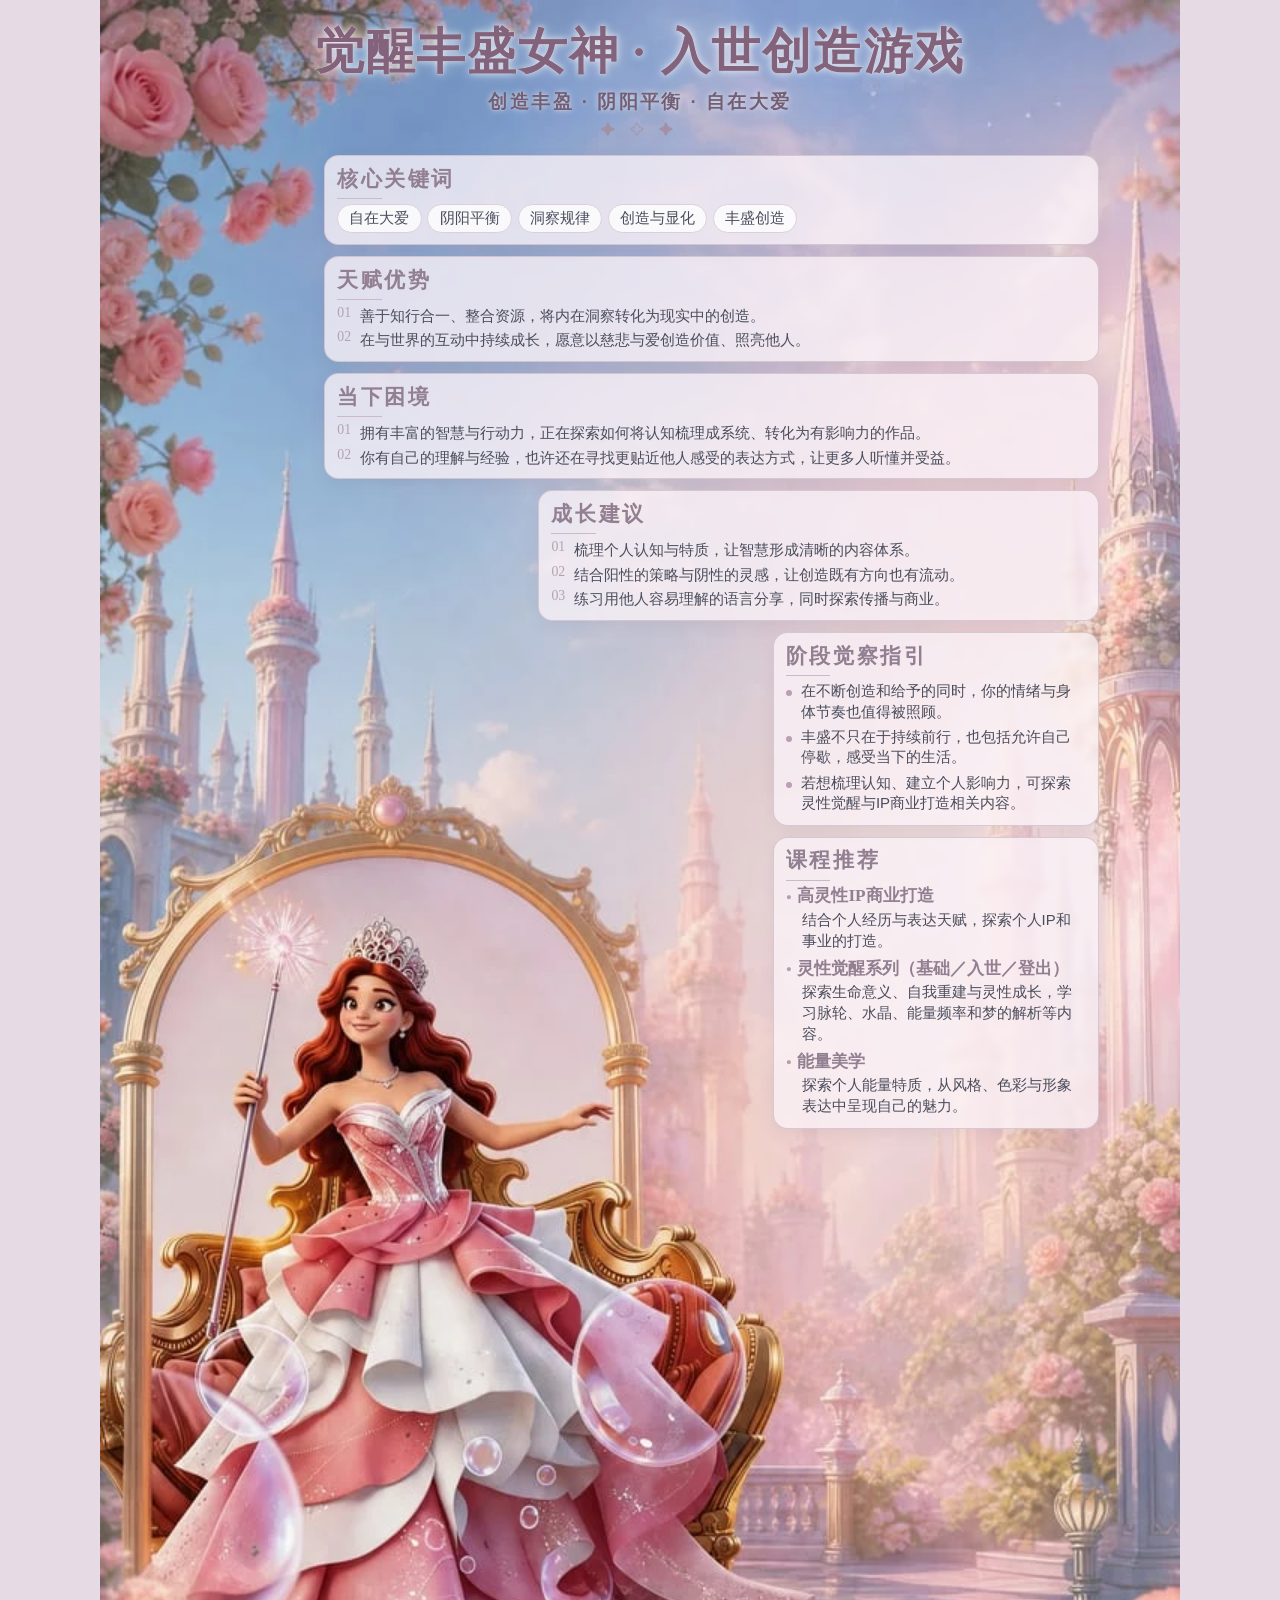
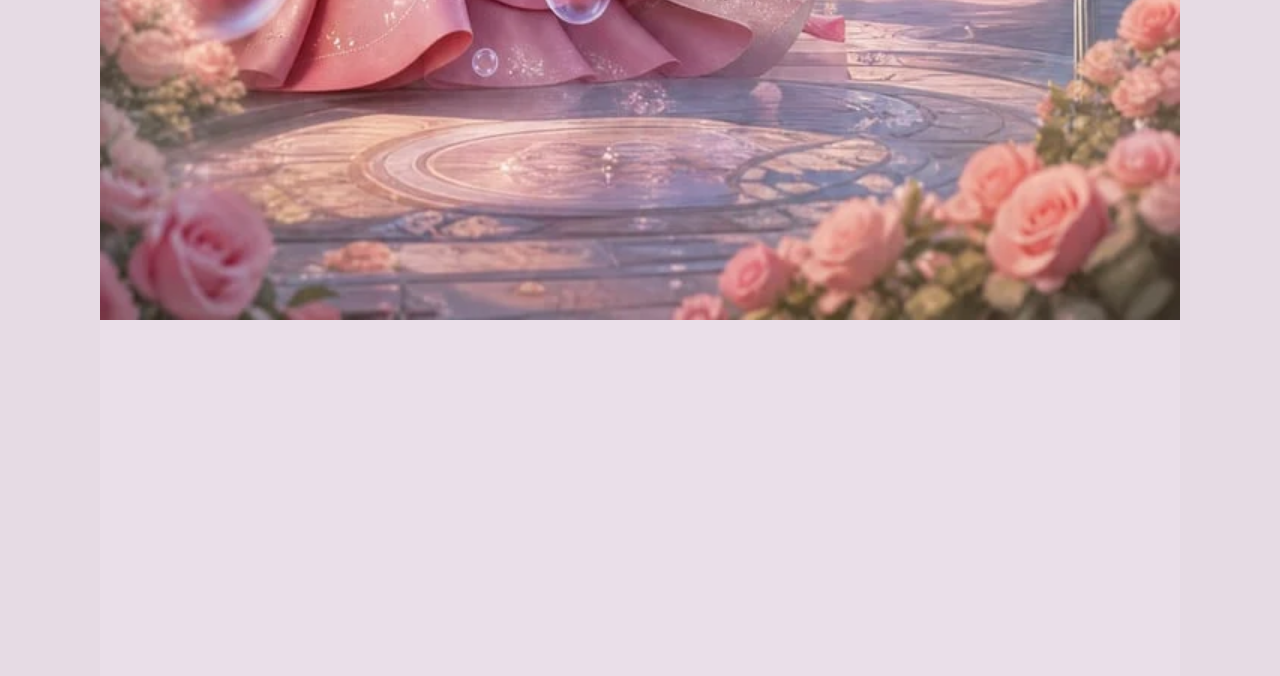
==== report-creator.html @ 5a8ac960 "Publish eight independent report pages with embedded artwork" ====
<!DOCTYPE html>
<html lang="zh-CN"><head>
<meta name="robots" content="noindex, nofollow">
<script>
window.contextInfo = {"files":[],"materials":[],"crafts":[]};
// 处理锚点链接跳转（srcDoc iframe 中锚点链接默认行为不正确）
document.addEventListener('click', function(e) {
  var anchor = e.target.closest('a');
  if (anchor) {
    var href = anchor.getAttribute('href');
    if (href && href.startsWith('#')) {
      e.preventDefault();
      var targetId = href.slice(1);
      var target = document.getElementById(targetId);
      if (target) {
        target.scrollIntoView({ behavior: 'smooth' });
      }
    }
  }
});
</script><meta charset="UTF-8"><meta name="viewport" content="width=device-width,initial-scale=1"><meta name="description" content="觉醒丰盛女神人格画像报告"><title>觉醒丰盛女神 · 人格画像报告</title>
<style>
*{box-sizing:border-box}html,body{margin:0}body{background:#e6dbe4;color:#4b4d5c;font-family:'PingFang SC','Microsoft YaHei',sans-serif;-webkit-font-smoothing:antialiased}.poster{width:min(100%,1080px);margin:auto;position:relative;isolation:isolate;container-type:inline-size;min-height:100vh;background:#eadfe9}.scene{position:absolute;z-index:0;inset:0 0 auto;width:100%;aspect-ratio:9/16;background:#e9dce7 url('[data-uri]') top center/100% 100% no-repeat;pointer-events:none}.heading,.report{position:relative;z-index:1}.heading{text-align:center;padding:2.1cqw 2cqw .3cqw}.heading h1{color:#53546a;margin:0;font:700 clamp(20px,4.5cqw,50px)/1.2 'Noto Serif SC','Songti SC','SimSun',serif;letter-spacing:.035em;white-space:nowrap;text-shadow:none}.heading p{margin:.7cqw 0 0;color:#6b6274;font-size:clamp(12px,1.75cqw,19px);letter-spacing:.13em;font-weight:600}.ornament{color:#a390a5;letter-spacing:.35em;margin:.65cqw auto .35cqw;font-size:clamp(11px,1.35cqw,15px)}.report{display:flex;flex-direction:column;align-items:flex-end;gap:1cqw;margin:1cqw 2.8cqw 0;padding-bottom:3cqw}.card{width:32%;padding:.9cqw 1.15cqw 1cqw;background:rgba(252,248,250,.93);border:1px solid rgba(199,180,193,.65);border-radius:1.35cqw;box-shadow:0 5px 16px rgba(91,79,97,.09)}.wide{width:89%}.card h2{margin:0 0 .45cqw;color:#927f91;font:700 clamp(14px,1.95cqw,22px)/1.25 'Noto Serif SC','Songti SC','SimSun',serif;letter-spacing:.12em}.card h2:after{display:block;content:'';width:2.1em;height:1px;background:#ccb9c7;margin-top:.28em}.tags{display:flex;flex-wrap:wrap;gap:.55cqw}.tag{white-space:nowrap;border:1px solid #ddcfd9;border-radius:99px;padding:.28em .76em;background:rgba(255,255,255,.8);font-size:clamp(11px,1.35cqw,15px)}ul{list-style:none;margin:0;padding:0;display:grid;gap:.32cqw}li{display:flex;gap:.55em;font-size:clamp(12px,1.42cqw,15.5px);line-height:1.38}.num{font:.9em Georgia,serif;color:#b4a1b0;flex:none}.insight p{position:relative;padding-left:1em;margin:.3em 0 0;font-size:clamp(12px,1.4cqw,15px);line-height:1.38}.insight p:before{content:'';position:absolute;left:0;top:.62em;width:.4em;height:.4em;border-radius:50%;background:#bc9eb5}.course+.course{margin-top:.55cqw}.course h3{font:700 clamp(13px,1.6cqw,18px)/1.25 'Noto Serif SC','Songti SC','SimSun',serif;color:#927f91;margin:0}.course h3:before{content:'●';font-size:.55em;vertical-align:.2em;color:#ba9bb0;margin-right:.6em}.course p{font-size:clamp(12px,1.38cqw,15px);line-height:1.4;margin:.2em 0 0 1.05em}
@media(min-width:700px){.poster{min-height:177.778cqw}.report .card:nth-child(-n+3){width:76%;margin-right:5%}.report .card:nth-child(4){width:55%}.report .card:nth-child(n+4){margin-right:5%}}
.heading h1{color:#83637c;-webkit-text-stroke:.35px rgba(255,250,255,.85);paint-order:stroke fill;text-shadow:0 0 7px rgba(255,255,255,.75),0 0 15px rgba(255,255,255,.32)}
.heading p{color:#725f76;-webkit-text-stroke:.2px rgba(255,250,255,.7);paint-order:stroke fill;text-shadow:0 0 6px rgba(255,255,255,.65)}
@media(max-width:699px){.poster{min-height:0}.heading{padding:4vw 2vw 0}.heading h1{font-size:clamp(18px,4.7vw,32px);letter-spacing:.015em}.heading p{font-size:clamp(11px,2.55vw,16px);letter-spacing:.08em}.ornament{margin:2vw 0}.report{gap:3vw;margin:calc(177.778vw - 19vw) 4vw 0;padding-bottom:5vw}.card,.wide{width:100%;border-radius:14px;padding:14px 16px;background:rgba(252,248,250,.97)}.card h2{font-size:18px;margin-bottom:9px}.tags{gap:6px}.tag{font-size:13px}ul{gap:7px}li,.insight p,.course p{font-size:14px;line-height:1.6}.course h3{font-size:16px}.course+.course{margin-top:10px}}
.card{background:rgba(251,244,249,.76);backdrop-filter:blur(3px);-webkit-backdrop-filter:blur(3px)}
@media(max-width:699px){.card,.wide{background:rgba(251,244,249,.82)}}
</style></head><body><article class="poster"><div class="scene" aria-hidden="true"></div><header class="heading"><h1>觉醒丰盛女神 · 入世创造游戏</h1><p>创造丰盈 · 阴阳平衡 · 自在大爱</p><div class="ornament" aria-hidden="true">✦ ✧ ✦</div></header><main class="report">
<section class="card wide"><h2>核心关键词</h2><div class="tags"><span class="tag">自在大爱</span><span class="tag">阴阳平衡</span><span class="tag">洞察规律</span><span class="tag">创造与显化</span><span class="tag">丰盛创造</span></div></section>
<section class="card wide"><h2>天赋优势</h2><ul><li><span class="num">01</span><span>善于知行合一、整合资源，将内在洞察转化为现实中的创造。</span></li><li><span class="num">02</span><span>在与世界的互动中持续成长，愿意以慈悲与爱创造价值、照亮他人。</span></li></ul></section>
<section class="card wide"><h2>当下困境</h2><ul><li><span class="num">01</span><span>拥有丰富的智慧与行动力，正在探索如何将认知梳理成系统、转化为有影响力的作品。</span></li><li><span class="num">02</span><span>你有自己的理解与经验，也许还在寻找更贴近他人感受的表达方式，让更多人听懂并受益。</span></li></ul></section>
<section class="card"><h2>成长建议</h2><ul><li><span class="num">01</span><span>梳理个人认知与特质，让智慧形成清晰的内容体系。</span></li><li><span class="num">02</span><span>结合阳性的策略与阴性的灵感，让创造既有方向也有流动。</span></li><li><span class="num">03</span><span>练习用他人容易理解的语言分享，同时探索传播与商业。</span></li></ul></section>
<section class="card insight"><h2>阶段觉察指引</h2><p>在不断创造和给予的同时，你的情绪与身体节奏也值得被照顾。</p><p>丰盛不只在于持续前行，也包括允许自己停歇，感受当下的生活。</p><p>若想梳理认知、建立个人影响力，可探索灵性觉醒与IP商业打造相关内容。</p></section>
<section class="card"><h2>课程推荐</h2><div class="course"><h3>高灵性IP商业打造</h3><p>结合个人经历与表达天赋，探索个人IP和事业的打造。</p></div><div class="course"><h3>灵性觉醒系列（基础／入世／登出）</h3><p>探索生命意义、自我重建与灵性成长，学习脉轮、水晶、能量频率和梦的解析等内容。</p></div><div class="course"><h3>能量美学</h3><p>探索个人能量特质，从风格、色彩与形象表达中呈现自己的魅力。</p></div></section>
</main></article></body></html>
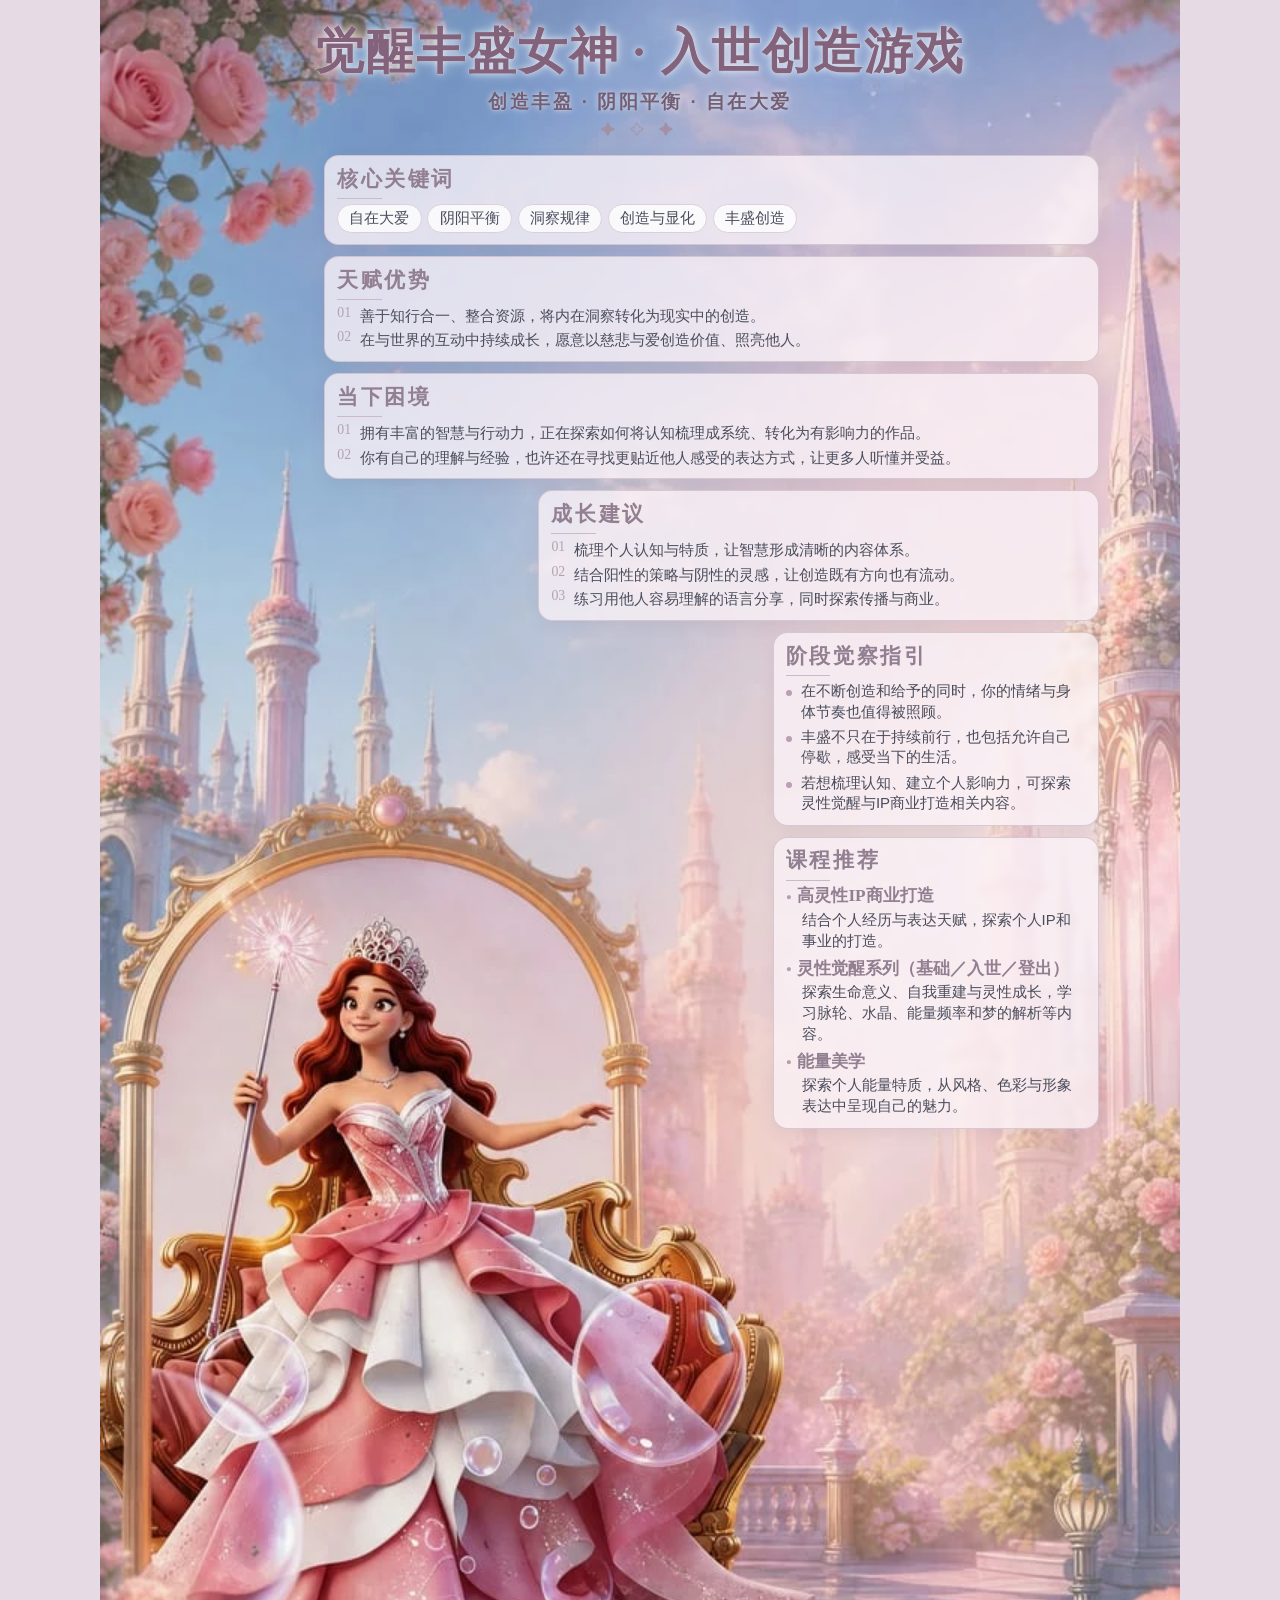
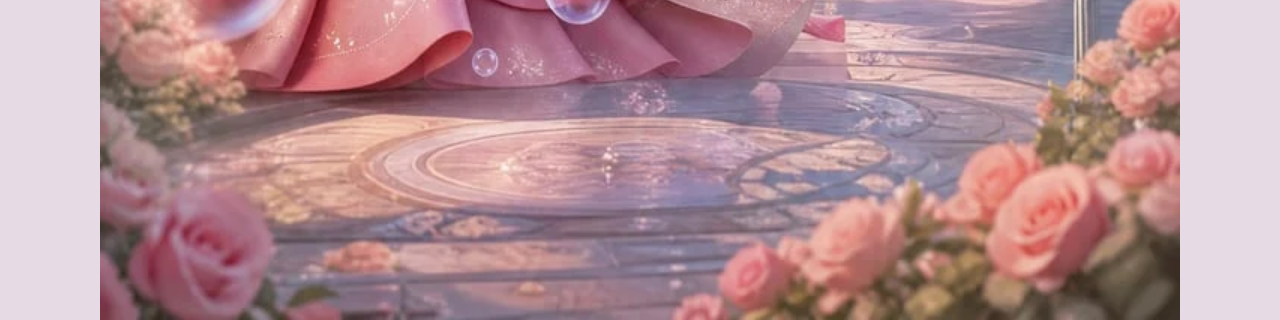
==== commit bbe871c8: "Preserve approved original report layouts across screen sizes" ====
--- a/report-creator.html
+++ b/report-creator.html
@@ -1,14 +1,29 @@
 <!DOCTYPE html>
-<html lang="zh-CN"><head>
+<html lang="zh-CN">
+<head>
+<meta charset="UTF-8">
+<meta name="viewport" content="width=device-width, initial-scale=1">
 <meta name="robots" content="noindex, nofollow">
-<script>
-window.contextInfo = {"files":[],"materials":[],"crafts":[]};
+<title>觉醒丰盛女神 · 人格画像报告</title>
+<style>
+html, body { margin: 0; background: #fff; }
+.report-viewer { width: min(100%, 1080px); margin: auto; overflow: hidden; }
+iframe { display: block; width: 1080px; height: 1920px; border: 0; transform-origin: top left; }
+</style>
+</head>
+<body>
+<main class="report-viewer" aria-label="觉醒丰盛女神 · 人格画像报告">
+<iframe title="觉醒丰盛女神 · 人格画像报告" width="1080" height="1920" scrolling="no" srcdoc="&lt;!DOCTYPE html&gt;
+&lt;html lang=&quot;zh-CN&quot;&gt;&lt;head&gt;
+&lt;meta name=&quot;robots&quot; content=&quot;noindex, nofollow&quot;&gt;
+&lt;script&gt;
+window.contextInfo = {&quot;files&quot;:[],&quot;materials&quot;:[],&quot;crafts&quot;:[]};
 // 处理锚点链接跳转（srcDoc iframe 中锚点链接默认行为不正确）
 document.addEventListener('click', function(e) {
   var anchor = e.target.closest('a');
   if (anchor) {
     var href = anchor.getAttribute('href');
-    if (href && href.startsWith('#')) {
+    if (href &amp;&amp; href.startsWith('#')) {
       e.preventDefault();
       var targetId = href.slice(1);
       var target = document.getElementById(targetId);
@@ -18,8 +33,8 @@
     }
   }
 });
-</script><meta charset="UTF-8"><meta name="viewport" content="width=device-width,initial-scale=1"><meta name="description" content="觉醒丰盛女神人格画像报告"><title>觉醒丰盛女神 · 人格画像报告</title>
-<style>
+&lt;/script&gt;&lt;meta charset=&quot;UTF-8&quot;&gt;&lt;meta name=&quot;viewport&quot; content=&quot;width=device-width,initial-scale=1&quot;&gt;&lt;meta name=&quot;description&quot; content=&quot;觉醒丰盛女神人格画像报告&quot;&gt;&lt;title&gt;觉醒丰盛女神 · 人格画像报告&lt;/title&gt;
+&lt;style&gt;
 *{box-sizing:border-box}html,body{margin:0}body{background:#e6dbe4;color:#4b4d5c;font-family:'PingFang SC','Microsoft YaHei',sans-serif;-webkit-font-smoothing:antialiased}.poster{width:min(100%,1080px);margin:auto;position:relative;isolation:isolate;container-type:inline-size;min-height:100vh;background:#eadfe9}.scene{position:absolute;z-index:0;inset:0 0 auto;width:100%;aspect-ratio:9/16;background:#e9dce7 url('[data-uri]') top center/100% 100% no-repeat;pointer-events:none}.heading,.report{position:relative;z-index:1}.heading{text-align:center;padding:2.1cqw 2cqw .3cqw}.heading h1{color:#53546a;margin:0;font:700 clamp(20px,4.5cqw,50px)/1.2 'Noto Serif SC','Songti SC','SimSun',serif;letter-spacing:.035em;white-space:nowrap;text-shadow:none}.heading p{margin:.7cqw 0 0;color:#6b6274;font-size:clamp(12px,1.75cqw,19px);letter-spacing:.13em;font-weight:600}.ornament{color:#a390a5;letter-spacing:.35em;margin:.65cqw auto .35cqw;font-size:clamp(11px,1.35cqw,15px)}.report{display:flex;flex-direction:column;align-items:flex-end;gap:1cqw;margin:1cqw 2.8cqw 0;padding-bottom:3cqw}.card{width:32%;padding:.9cqw 1.15cqw 1cqw;background:rgba(252,248,250,.93);border:1px solid rgba(199,180,193,.65);border-radius:1.35cqw;box-shadow:0 5px 16px rgba(91,79,97,.09)}.wide{width:89%}.card h2{margin:0 0 .45cqw;color:#927f91;font:700 clamp(14px,1.95cqw,22px)/1.25 'Noto Serif SC','Songti SC','SimSun',serif;letter-spacing:.12em}.card h2:after{display:block;content:'';width:2.1em;height:1px;background:#ccb9c7;margin-top:.28em}.tags{display:flex;flex-wrap:wrap;gap:.55cqw}.tag{white-space:nowrap;border:1px solid #ddcfd9;border-radius:99px;padding:.28em .76em;background:rgba(255,255,255,.8);font-size:clamp(11px,1.35cqw,15px)}ul{list-style:none;margin:0;padding:0;display:grid;gap:.32cqw}li{display:flex;gap:.55em;font-size:clamp(12px,1.42cqw,15.5px);line-height:1.38}.num{font:.9em Georgia,serif;color:#b4a1b0;flex:none}.insight p{position:relative;padding-left:1em;margin:.3em 0 0;font-size:clamp(12px,1.4cqw,15px);line-height:1.38}.insight p:before{content:'';position:absolute;left:0;top:.62em;width:.4em;height:.4em;border-radius:50%;background:#bc9eb5}.course+.course{margin-top:.55cqw}.course h3{font:700 clamp(13px,1.6cqw,18px)/1.25 'Noto Serif SC','Songti SC','SimSun',serif;color:#927f91;margin:0}.course h3:before{content:'●';font-size:.55em;vertical-align:.2em;color:#ba9bb0;margin-right:.6em}.course p{font-size:clamp(12px,1.38cqw,15px);line-height:1.4;margin:.2em 0 0 1.05em}
 @media(min-width:700px){.poster{min-height:177.778cqw}.report .card:nth-child(-n+3){width:76%;margin-right:5%}.report .card:nth-child(4){width:55%}.report .card:nth-child(n+4){margin-right:5%}}
 .heading h1{color:#83637c;-webkit-text-stroke:.35px rgba(255,250,255,.85);paint-order:stroke fill;text-shadow:0 0 7px rgba(255,255,255,.75),0 0 15px rgba(255,255,255,.32)}
@@ -27,11 +42,41 @@
 @media(max-width:699px){.poster{min-height:0}.heading{padding:4vw 2vw 0}.heading h1{font-size:clamp(18px,4.7vw,32px);letter-spacing:.015em}.heading p{font-size:clamp(11px,2.55vw,16px);letter-spacing:.08em}.ornament{margin:2vw 0}.report{gap:3vw;margin:calc(177.778vw - 19vw) 4vw 0;padding-bottom:5vw}.card,.wide{width:100%;border-radius:14px;padding:14px 16px;background:rgba(252,248,250,.97)}.card h2{font-size:18px;margin-bottom:9px}.tags{gap:6px}.tag{font-size:13px}ul{gap:7px}li,.insight p,.course p{font-size:14px;line-height:1.6}.course h3{font-size:16px}.course+.course{margin-top:10px}}
 .card{background:rgba(251,244,249,.76);backdrop-filter:blur(3px);-webkit-backdrop-filter:blur(3px)}
 @media(max-width:699px){.card,.wide{background:rgba(251,244,249,.82)}}
-</style></head><body><article class="poster"><div class="scene" aria-hidden="true"></div><header class="heading"><h1>觉醒丰盛女神 · 入世创造游戏</h1><p>创造丰盈 · 阴阳平衡 · 自在大爱</p><div class="ornament" aria-hidden="true">✦ ✧ ✦</div></header><main class="report">
-<section class="card wide"><h2>核心关键词</h2><div class="tags"><span class="tag">自在大爱</span><span class="tag">阴阳平衡</span><span class="tag">洞察规律</span><span class="tag">创造与显化</span><span class="tag">丰盛创造</span></div></section>
-<section class="card wide"><h2>天赋优势</h2><ul><li><span class="num">01</span><span>善于知行合一、整合资源，将内在洞察转化为现实中的创造。</span></li><li><span class="num">02</span><span>在与世界的互动中持续成长，愿意以慈悲与爱创造价值、照亮他人。</span></li></ul></section>
-<section class="card wide"><h2>当下困境</h2><ul><li><span class="num">01</span><span>拥有丰富的智慧与行动力，正在探索如何将认知梳理成系统、转化为有影响力的作品。</span></li><li><span class="num">02</span><span>你有自己的理解与经验，也许还在寻找更贴近他人感受的表达方式，让更多人听懂并受益。</span></li></ul></section>
-<section class="card"><h2>成长建议</h2><ul><li><span class="num">01</span><span>梳理个人认知与特质，让智慧形成清晰的内容体系。</span></li><li><span class="num">02</span><span>结合阳性的策略与阴性的灵感，让创造既有方向也有流动。</span></li><li><span class="num">03</span><span>练习用他人容易理解的语言分享，同时探索传播与商业。</span></li></ul></section>
-<section class="card insight"><h2>阶段觉察指引</h2><p>在不断创造和给予的同时，你的情绪与身体节奏也值得被照顾。</p><p>丰盛不只在于持续前行，也包括允许自己停歇，感受当下的生活。</p><p>若想梳理认知、建立个人影响力，可探索灵性觉醒与IP商业打造相关内容。</p></section>
-<section class="card"><h2>课程推荐</h2><div class="course"><h3>高灵性IP商业打造</h3><p>结合个人经历与表达天赋，探索个人IP和事业的打造。</p></div><div class="course"><h3>灵性觉醒系列（基础／入世／登出）</h3><p>探索生命意义、自我重建与灵性成长，学习脉轮、水晶、能量频率和梦的解析等内容。</p></div><div class="course"><h3>能量美学</h3><p>探索个人能量特质，从风格、色彩与形象表达中呈现自己的魅力。</p></div></section>
-</main></article></body></html>+&lt;/style&gt;&lt;/head&gt;&lt;body&gt;&lt;article class=&quot;poster&quot;&gt;&lt;div class=&quot;scene&quot; aria-hidden=&quot;true&quot;&gt;&lt;/div&gt;&lt;header class=&quot;heading&quot;&gt;&lt;h1&gt;觉醒丰盛女神 · 入世创造游戏&lt;/h1&gt;&lt;p&gt;创造丰盈 · 阴阳平衡 · 自在大爱&lt;/p&gt;&lt;div class=&quot;ornament&quot; aria-hidden=&quot;true&quot;&gt;✦ ✧ ✦&lt;/div&gt;&lt;/header&gt;&lt;main class=&quot;report&quot;&gt;
+&lt;section class=&quot;card wide&quot;&gt;&lt;h2&gt;核心关键词&lt;/h2&gt;&lt;div class=&quot;tags&quot;&gt;&lt;span class=&quot;tag&quot;&gt;自在大爱&lt;/span&gt;&lt;span class=&quot;tag&quot;&gt;阴阳平衡&lt;/span&gt;&lt;span class=&quot;tag&quot;&gt;洞察规律&lt;/span&gt;&lt;span class=&quot;tag&quot;&gt;创造与显化&lt;/span&gt;&lt;span class=&quot;tag&quot;&gt;丰盛创造&lt;/span&gt;&lt;/div&gt;&lt;/section&gt;
+&lt;section class=&quot;card wide&quot;&gt;&lt;h2&gt;天赋优势&lt;/h2&gt;&lt;ul&gt;&lt;li&gt;&lt;span class=&quot;num&quot;&gt;01&lt;/span&gt;&lt;span&gt;善于知行合一、整合资源，将内在洞察转化为现实中的创造。&lt;/span&gt;&lt;/li&gt;&lt;li&gt;&lt;span class=&quot;num&quot;&gt;02&lt;/span&gt;&lt;span&gt;在与世界的互动中持续成长，愿意以慈悲与爱创造价值、照亮他人。&lt;/span&gt;&lt;/li&gt;&lt;/ul&gt;&lt;/section&gt;
+&lt;section class=&quot;card wide&quot;&gt;&lt;h2&gt;当下困境&lt;/h2&gt;&lt;ul&gt;&lt;li&gt;&lt;span class=&quot;num&quot;&gt;01&lt;/span&gt;&lt;span&gt;拥有丰富的智慧与行动力，正在探索如何将认知梳理成系统、转化为有影响力的作品。&lt;/span&gt;&lt;/li&gt;&lt;li&gt;&lt;span class=&quot;num&quot;&gt;02&lt;/span&gt;&lt;span&gt;你有自己的理解与经验，也许还在寻找更贴近他人感受的表达方式，让更多人听懂并受益。&lt;/span&gt;&lt;/li&gt;&lt;/ul&gt;&lt;/section&gt;
+&lt;section class=&quot;card&quot;&gt;&lt;h2&gt;成长建议&lt;/h2&gt;&lt;ul&gt;&lt;li&gt;&lt;span class=&quot;num&quot;&gt;01&lt;/span&gt;&lt;span&gt;梳理个人认知与特质，让智慧形成清晰的内容体系。&lt;/span&gt;&lt;/li&gt;&lt;li&gt;&lt;span class=&quot;num&quot;&gt;02&lt;/span&gt;&lt;span&gt;结合阳性的策略与阴性的灵感，让创造既有方向也有流动。&lt;/span&gt;&lt;/li&gt;&lt;li&gt;&lt;span class=&quot;num&quot;&gt;03&lt;/span&gt;&lt;span&gt;练习用他人容易理解的语言分享，同时探索传播与商业。&lt;/span&gt;&lt;/li&gt;&lt;/ul&gt;&lt;/section&gt;
+&lt;section class=&quot;card insight&quot;&gt;&lt;h2&gt;阶段觉察指引&lt;/h2&gt;&lt;p&gt;在不断创造和给予的同时，你的情绪与身体节奏也值得被照顾。&lt;/p&gt;&lt;p&gt;丰盛不只在于持续前行，也包括允许自己停歇，感受当下的生活。&lt;/p&gt;&lt;p&gt;若想梳理认知、建立个人影响力，可探索灵性觉醒与IP商业打造相关内容。&lt;/p&gt;&lt;/section&gt;
+&lt;section class=&quot;card&quot;&gt;&lt;h2&gt;课程推荐&lt;/h2&gt;&lt;div class=&quot;course&quot;&gt;&lt;h3&gt;高灵性IP商业打造&lt;/h3&gt;&lt;p&gt;结合个人经历与表达天赋，探索个人IP和事业的打造。&lt;/p&gt;&lt;/div&gt;&lt;div class=&quot;course&quot;&gt;&lt;h3&gt;灵性觉醒系列（基础／入世／登出）&lt;/h3&gt;&lt;p&gt;探索生命意义、自我重建与灵性成长，学习脉轮、水晶、能量频率和梦的解析等内容。&lt;/p&gt;&lt;/div&gt;&lt;div class=&quot;course&quot;&gt;&lt;h3&gt;能量美学&lt;/h3&gt;&lt;p&gt;探索个人能量特质，从风格、色彩与形象表达中呈现自己的魅力。&lt;/p&gt;&lt;/div&gt;&lt;/section&gt;
+&lt;/main&gt;&lt;/article&gt;&lt;/body&gt;&lt;/html&gt;"></iframe>
+</main>
+<script>
+(() => {
+  const viewer = document.querySelector(".report-viewer");
+  const frame = document.querySelector("iframe");
+  let height = 1920;
+  function fit() {
+    const scale = viewer.clientWidth / 1080;
+    frame.style.transform = "scale(" + scale + ")";
+    viewer.style.height = height * scale + "px";
+  }
+  frame.addEventListener("load", () => {
+    const doc = frame.contentDocument;
+    const poster = doc.querySelector(".poster");
+    function measure() {
+      height = Math.ceil(Math.max(poster.getBoundingClientRect().height, poster.scrollHeight));
+      frame.style.height = height + "px";
+      document.body.style.background = frame.contentWindow.getComputedStyle(doc.body).backgroundColor;
+      fit();
+    }
+    new ResizeObserver(measure).observe(poster);
+    doc.fonts.ready.then(measure);
+    measure();
+  });
+  new ResizeObserver(fit).observe(viewer);
+  fit();
+})();
+</script>
+</body>
+</html>
